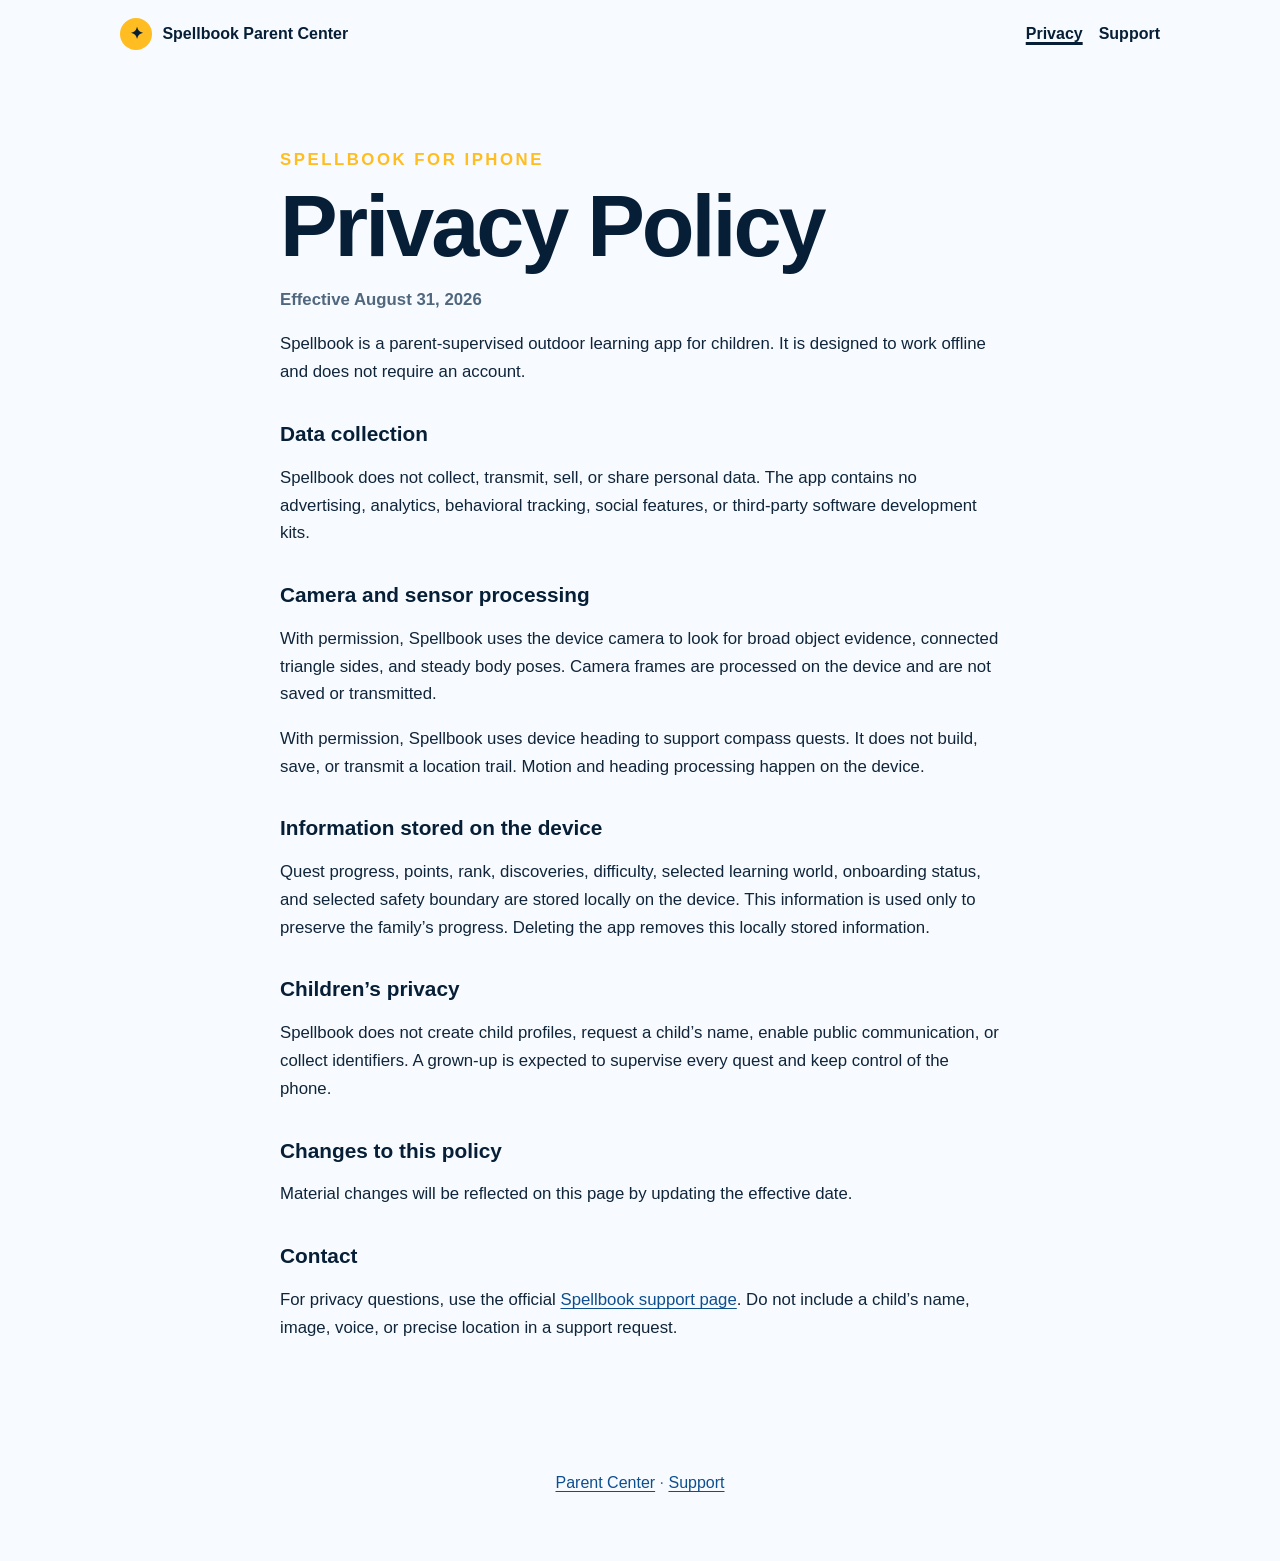
==== privacy.html @ 98eb1ae8 "Publish Spellbook Parent Center" ====
<!doctype html>
<html lang="en">
<head>
  <meta charset="utf-8">
  <meta name="viewport" content="width=device-width, initial-scale=1">
  <meta name="description" content="Privacy Policy for the Spellbook iPhone app.">
  <title>Privacy Policy · Spellbook</title>
  <link rel="stylesheet" href="styles.css">
</head>
<body>
  <header class="site-header">
    <a class="brand" href="index.html"><span class="brand-mark" aria-hidden="true">✦</span><span>Spellbook Parent Center</span></a>
    <nav aria-label="Parent Center"><a aria-current="page" href="privacy.html">Privacy</a><a href="support.html">Support</a></nav>
  </header>

  <main class="document">
    <p class="eyebrow">SPELLBOOK FOR IPHONE</p>
    <h1>Privacy Policy</h1>
    <p class="updated">Effective August 31, 2026</p>

    <p>Spellbook is a parent-supervised outdoor learning app for children. It is designed to work offline and does not require an account.</p>

    <h2>Data collection</h2>
    <p>Spellbook does not collect, transmit, sell, or share personal data. The app contains no advertising, analytics, behavioral tracking, social features, or third-party software development kits.</p>

    <h2>Camera and sensor processing</h2>
    <p>With permission, Spellbook uses the device camera to look for broad object evidence, connected triangle sides, and steady body poses. Camera frames are processed on the device and are not saved or transmitted.</p>
    <p>With permission, Spellbook uses device heading to support compass quests. It does not build, save, or transmit a location trail. Motion and heading processing happen on the device.</p>

    <h2>Information stored on the device</h2>
    <p>Quest progress, points, rank, discoveries, difficulty, selected learning world, onboarding status, and selected safety boundary are stored locally on the device. This information is used only to preserve the family’s progress. Deleting the app removes this locally stored information.</p>

    <h2>Children’s privacy</h2>
    <p>Spellbook does not create child profiles, request a child’s name, enable public communication, or collect identifiers. A grown-up is expected to supervise every quest and keep control of the phone.</p>

    <h2>Changes to this policy</h2>
    <p>Material changes will be reflected on this page by updating the effective date.</p>

    <h2>Contact</h2>
    <p>For privacy questions, use the official <a href="support.html">Spellbook support page</a>. Do not include a child’s name, image, voice, or precise location in a support request.</p>
  </main>

  <footer><p><a href="index.html">Parent Center</a> · <a href="support.html">Support</a></p></footer>
</body>
</html>
---- styles.css ----
:root {
  color-scheme: light;
  --navy: #071f36;
  --blue: #0d4e8f;
  --sky: #d8efff;
  --mint: #4fd3b3;
  --yellow: #ffbd21;
  --paper: #f7fbff;
  --ink: #10253a;
  --muted: #50677e;
  --line: #c8dae9;
  --max: 70rem;
}

* { box-sizing: border-box; }

body {
  margin: 0;
  background: var(--paper);
  color: var(--ink);
  font-family: ui-rounded, "SF Pro Rounded", -apple-system, BlinkMacSystemFont, "Segoe UI", sans-serif;
  line-height: 1.65;
}

a { color: var(--blue); text-underline-offset: .18em; }
a:focus-visible, .button:focus-visible { outline: .2rem solid var(--yellow); outline-offset: .2rem; }

.site-header {
  display: flex;
  align-items: center;
  justify-content: space-between;
  gap: 1rem;
  max-width: var(--max);
  margin: 0 auto;
  padding: 1.15rem clamp(1rem, 4vw, 2.5rem);
}

.brand { display: inline-flex; align-items: center; gap: .65rem; color: var(--navy); font-weight: 850; text-decoration: none; }
.brand-mark { display: grid; place-items: center; width: 2rem; height: 2rem; border-radius: 50%; background: var(--yellow); }
nav { display: flex; gap: 1rem; }
nav a { color: var(--navy); font-weight: 750; text-decoration: none; }
nav a[aria-current="page"] { text-decoration: underline; text-decoration-thickness: .16rem; }

main { max-width: var(--max); margin: 0 auto; padding: 0 clamp(1rem, 4vw, 2.5rem) 4rem; }

.hero {
  overflow: hidden;
  padding: clamp(2.5rem, 8vw, 6rem) clamp(1.25rem, 5vw, 4rem);
  border-radius: 2rem;
  background:
    radial-gradient(circle at 86% 18%, rgba(79, 211, 179, .7), transparent 25%),
    linear-gradient(145deg, var(--navy), var(--blue));
  color: white;
  box-shadow: 0 1.5rem 4rem rgba(7, 31, 54, .18);
}

.eyebrow { margin: 0 0 .7rem; color: var(--yellow); font-size: .8rem; font-weight: 900; letter-spacing: .15em; }
h1 { max-width: 17ch; margin: 0 0 1rem; font-size: clamp(2.35rem, 8vw, 5.4rem); line-height: .98; letter-spacing: -.035em; }
.lede { max-width: 44rem; margin: 0; font-size: clamp(1.05rem, 2.5vw, 1.35rem); color: rgba(255,255,255,.84); }
.actions { display: flex; flex-wrap: wrap; gap: .8rem; margin-top: 2rem; }

.button { display: inline-flex; align-items: center; justify-content: center; min-height: 3rem; padding: .75rem 1.1rem; border-radius: 999px; font-weight: 850; text-decoration: none; }
.button.primary { background: var(--yellow); color: var(--navy); }
.button.secondary { border: .1rem solid rgba(255,255,255,.55); color: white; }

.grid { display: grid; grid-template-columns: repeat(3, 1fr); gap: 1rem; margin-top: 1rem; }
.card, .notice, .support-block { padding: 1.35rem; border: .08rem solid var(--line); border-radius: 1.25rem; background: white; }
.card-icon { display: grid; place-items: center; width: 2.6rem; height: 2.6rem; border-radius: .9rem; background: var(--sky); color: var(--blue); font-size: 1.35rem; font-weight: 900; }
h2 { margin: 0 0 .5rem; font-size: 1.3rem; line-height: 1.25; }
.card p, .notice p, .support-block p { margin: 0; color: var(--muted); }
.notice { margin-top: 1rem; border-color: var(--mint); background: #eafbf7; }

.document { max-width: 50rem; padding-top: clamp(2rem, 6vw, 5rem); }
.document h1 { color: var(--navy); }
.document h2 { margin-top: 2.2rem; color: var(--navy); }
.document p { font-size: 1.05rem; }
.updated { color: var(--muted); font-weight: 700; }
.support-block { margin-top: 1rem; }
.support-block h2 { margin-top: 0; }
.support-block .button { margin-top: 1rem; }
.privacy-warning { margin-top: .8rem !important; padding: .8rem; border-radius: .7rem; background: #fff4d2; color: var(--ink) !important; }

footer { padding: 2rem 1rem 3rem; text-align: center; color: var(--muted); }

@media (max-width: 44rem) {
  .site-header { align-items: flex-start; }
  .brand span:last-child { max-width: 9rem; line-height: 1.2; }
  nav { flex-direction: column; gap: .25rem; text-align: right; }
  .grid { grid-template-columns: 1fr; }
  .hero { border-radius: 1.35rem; }
}

@media (prefers-reduced-motion: no-preference) {
  .button { transition: transform .18s ease, box-shadow .18s ease; }
  .button:hover { transform: translateY(-.12rem); box-shadow: 0 .6rem 1.4rem rgba(7,31,54,.16); }
}
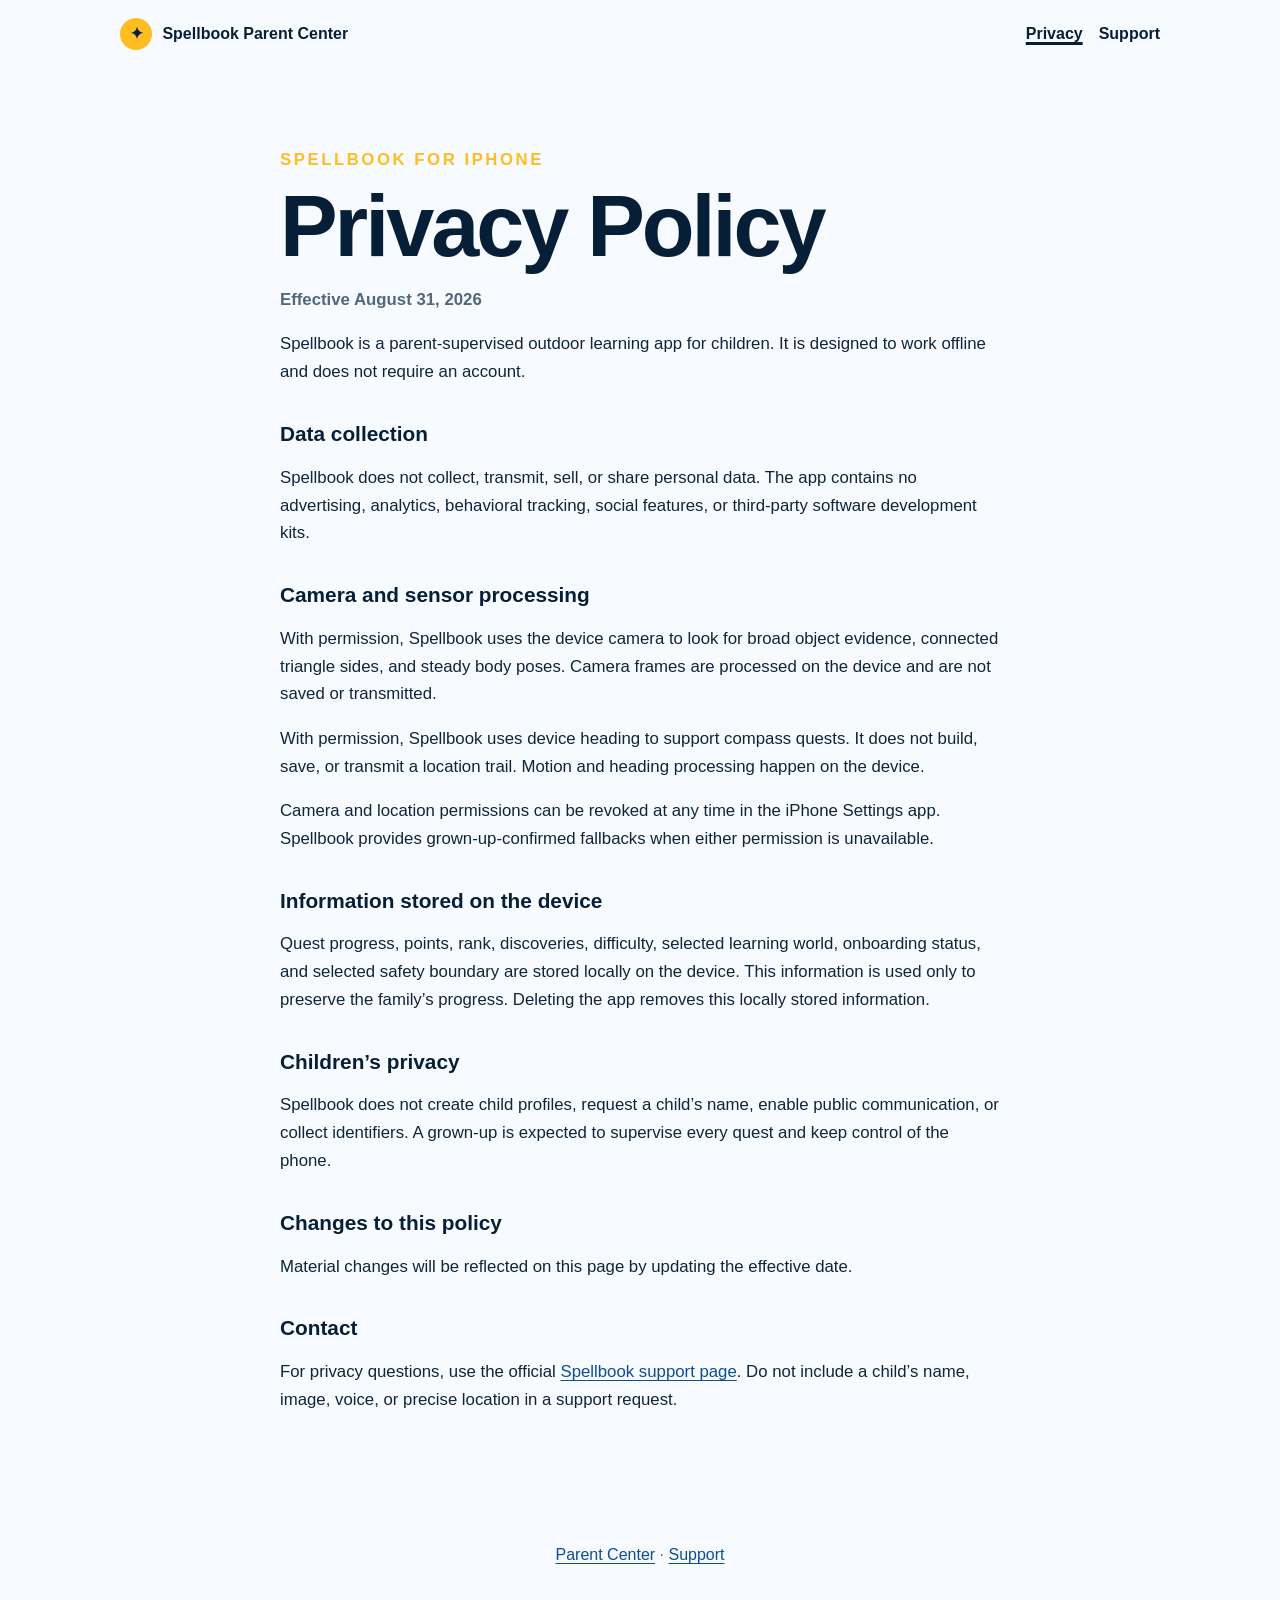
==== commit c4385aee: "Document permission revocation" ====
--- a/privacy.html
+++ b/privacy.html
@@ -26,6 +26,7 @@
     <h2>Camera and sensor processing</h2>
     <p>With permission, Spellbook uses the device camera to look for broad object evidence, connected triangle sides, and steady body poses. Camera frames are processed on the device and are not saved or transmitted.</p>
     <p>With permission, Spellbook uses device heading to support compass quests. It does not build, save, or transmit a location trail. Motion and heading processing happen on the device.</p>
+    <p>Camera and location permissions can be revoked at any time in the iPhone Settings app. Spellbook provides grown-up-confirmed fallbacks when either permission is unavailable.</p>
 
     <h2>Information stored on the device</h2>
     <p>Quest progress, points, rank, discoveries, difficulty, selected learning world, onboarding status, and selected safety boundary are stored locally on the device. This information is used only to preserve the family’s progress. Deleting the app removes this locally stored information.</p>
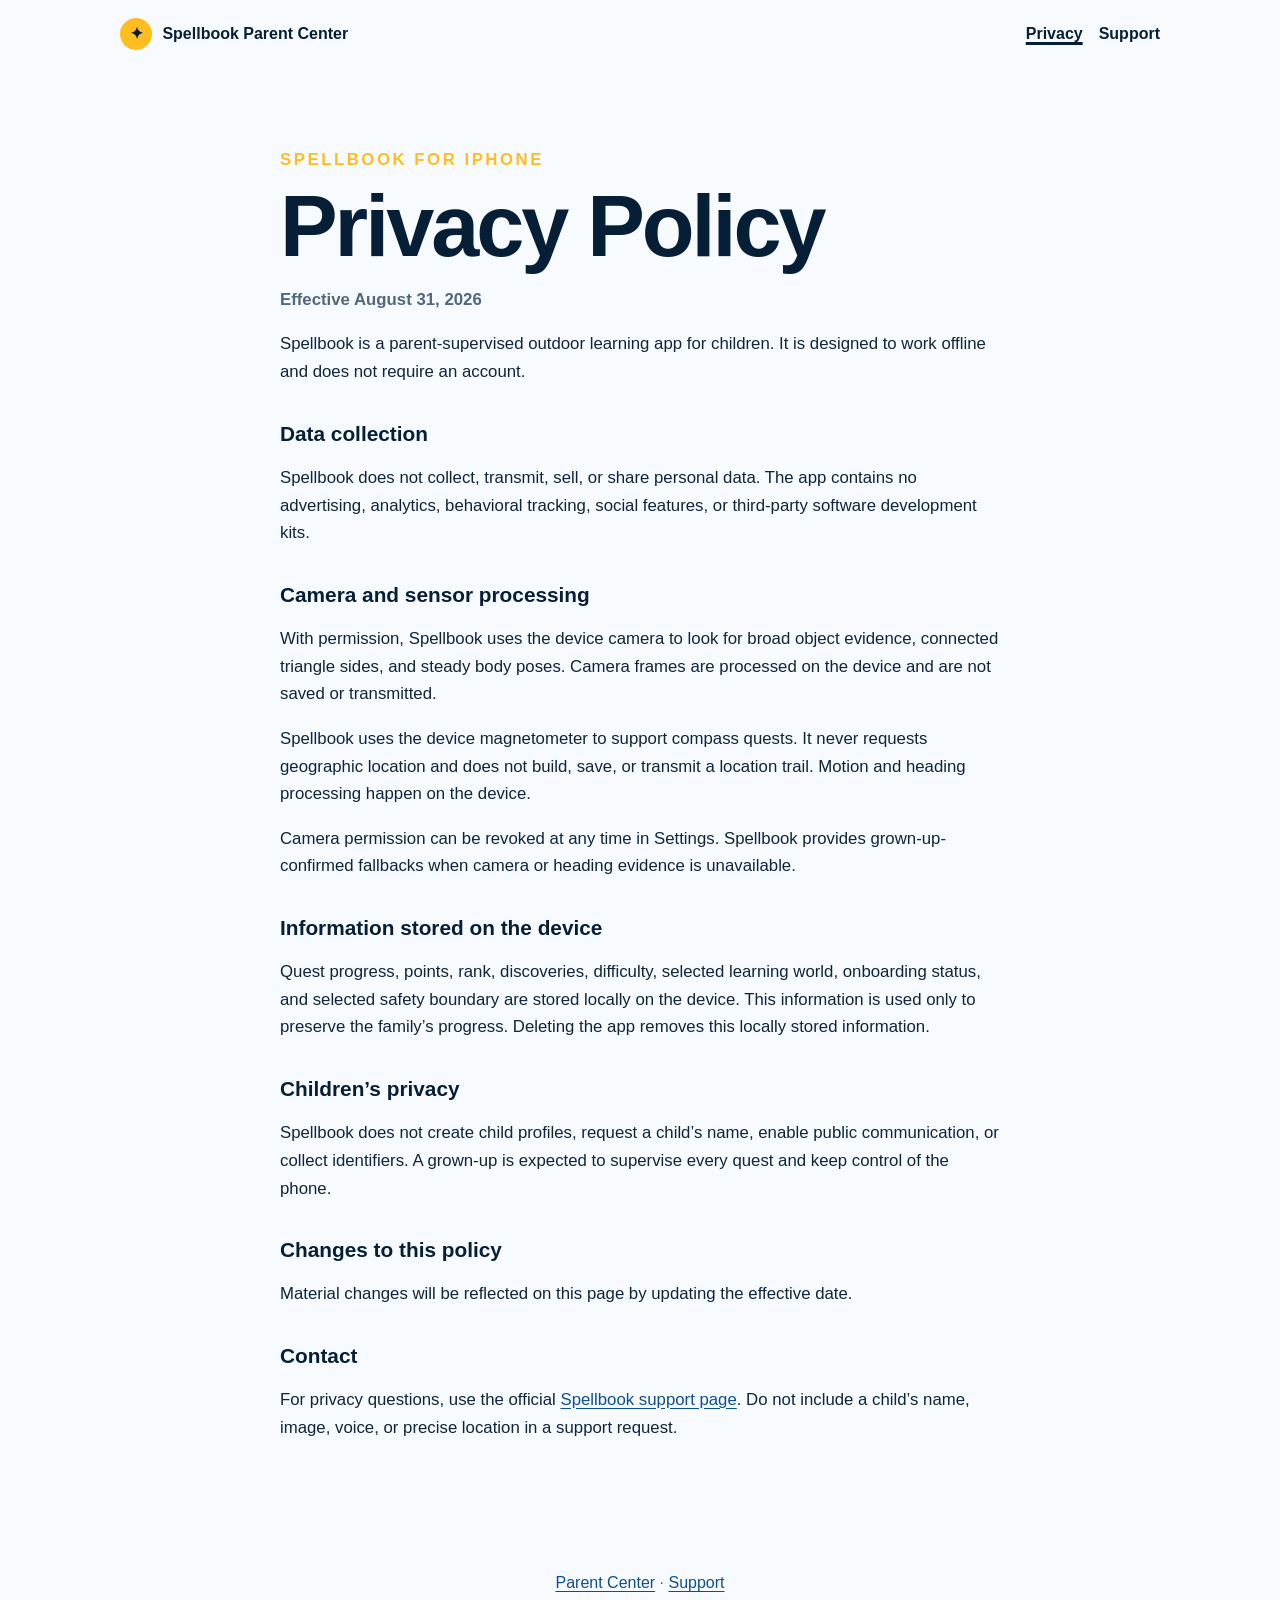
==== commit a6d135e9: "Clarify compass uses no location permission" ====
--- a/privacy.html
+++ b/privacy.html
@@ -25,8 +25,8 @@
 
     <h2>Camera and sensor processing</h2>
     <p>With permission, Spellbook uses the device camera to look for broad object evidence, connected triangle sides, and steady body poses. Camera frames are processed on the device and are not saved or transmitted.</p>
-    <p>With permission, Spellbook uses device heading to support compass quests. It does not build, save, or transmit a location trail. Motion and heading processing happen on the device.</p>
-    <p>Camera and location permissions can be revoked at any time in the iPhone Settings app. Spellbook provides grown-up-confirmed fallbacks when either permission is unavailable.</p>
+    <p>Spellbook uses the device magnetometer to support compass quests. It never requests geographic location and does not build, save, or transmit a location trail. Motion and heading processing happen on the device.</p>
+    <p>Camera permission can be revoked at any time in Settings. Spellbook provides grown-up-confirmed fallbacks when camera or heading evidence is unavailable.</p>
 
     <h2>Information stored on the device</h2>
     <p>Quest progress, points, rank, discoveries, difficulty, selected learning world, onboarding status, and selected safety boundary are stored locally on the device. This information is used only to preserve the family’s progress. Deleting the app removes this locally stored information.</p>
